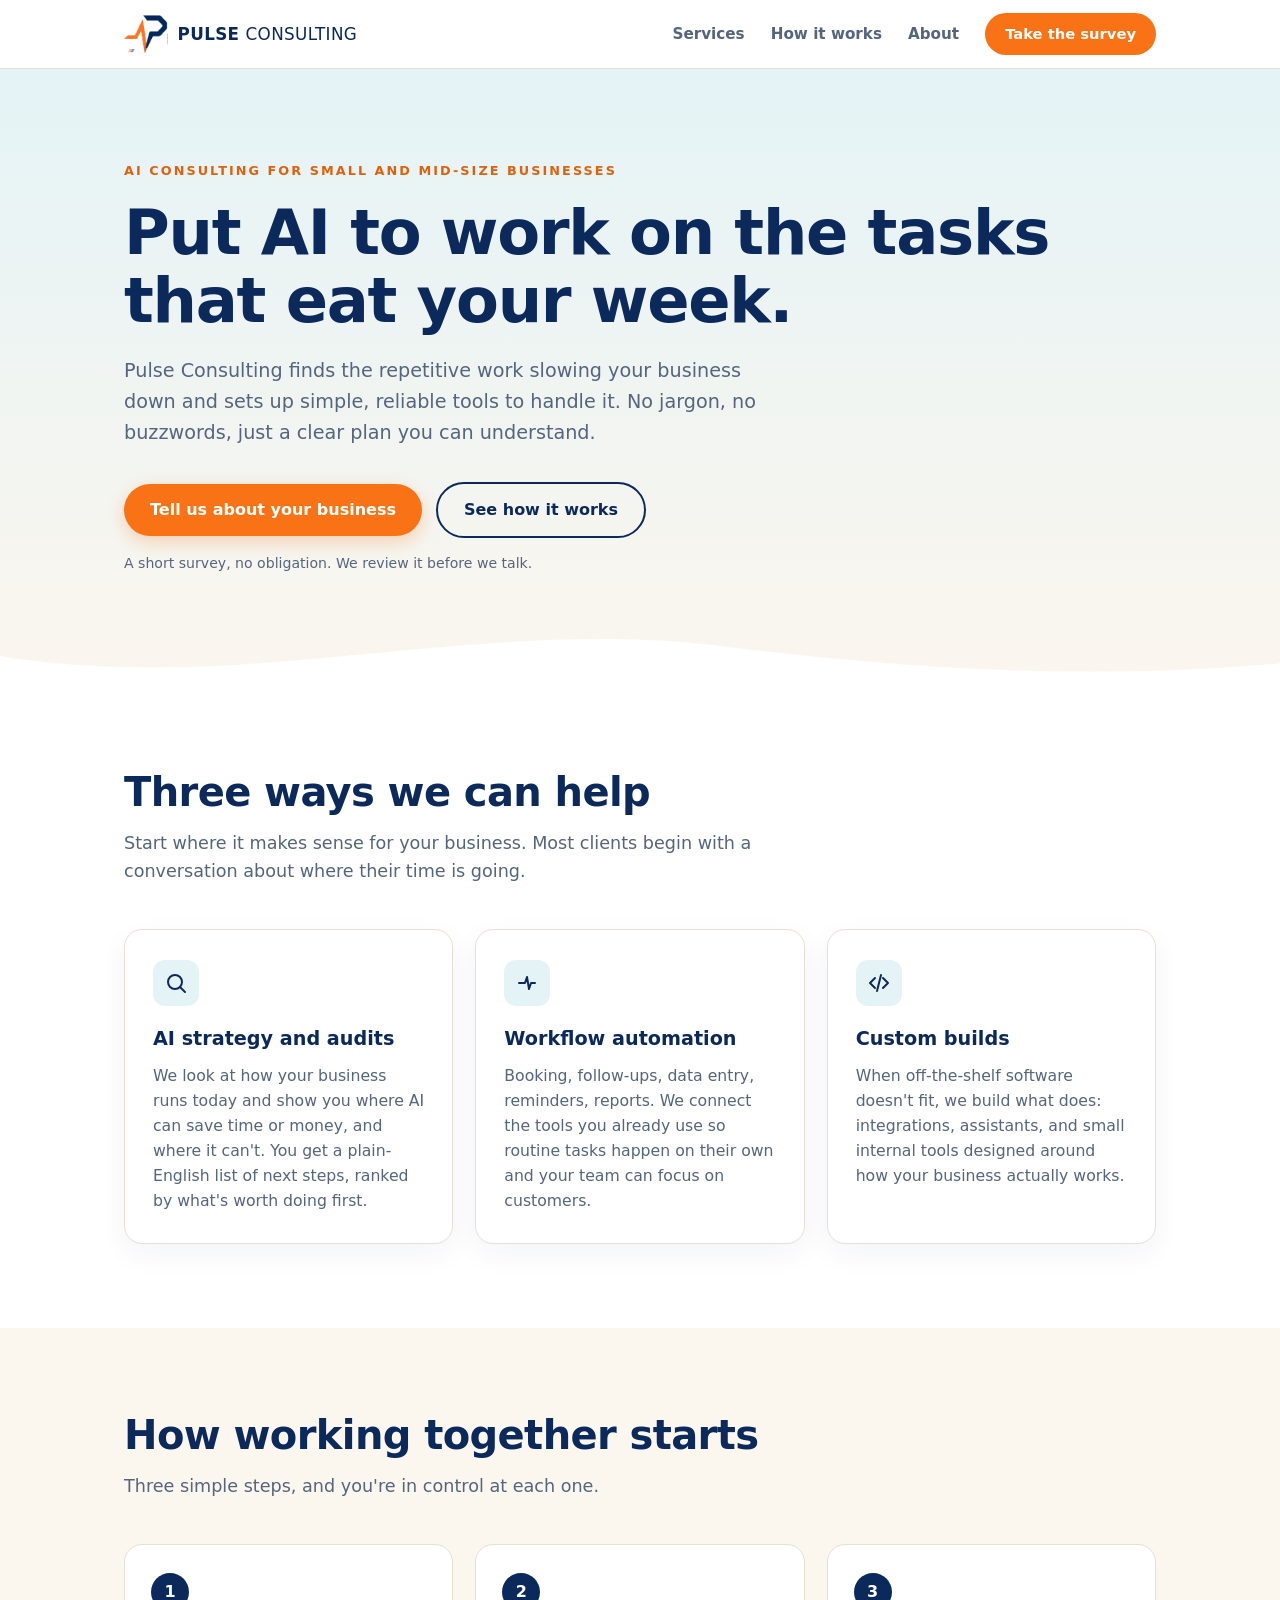
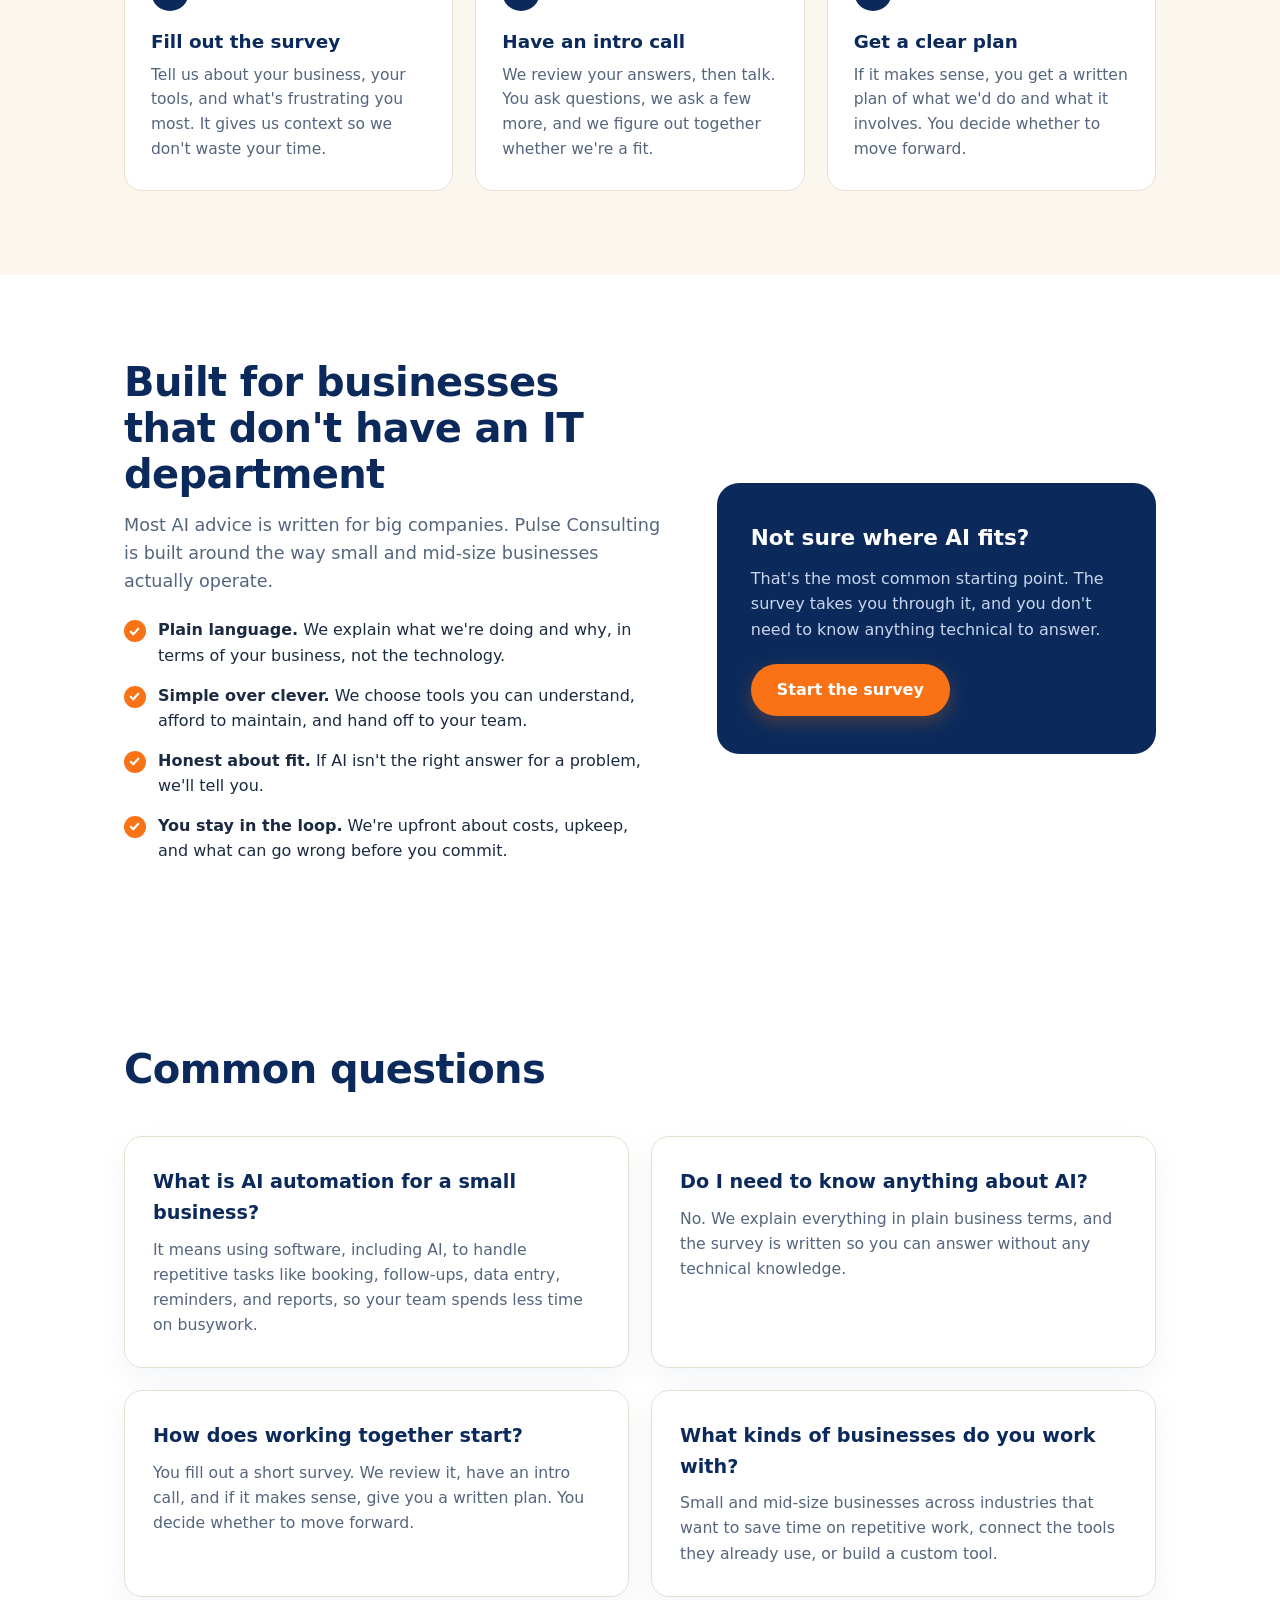
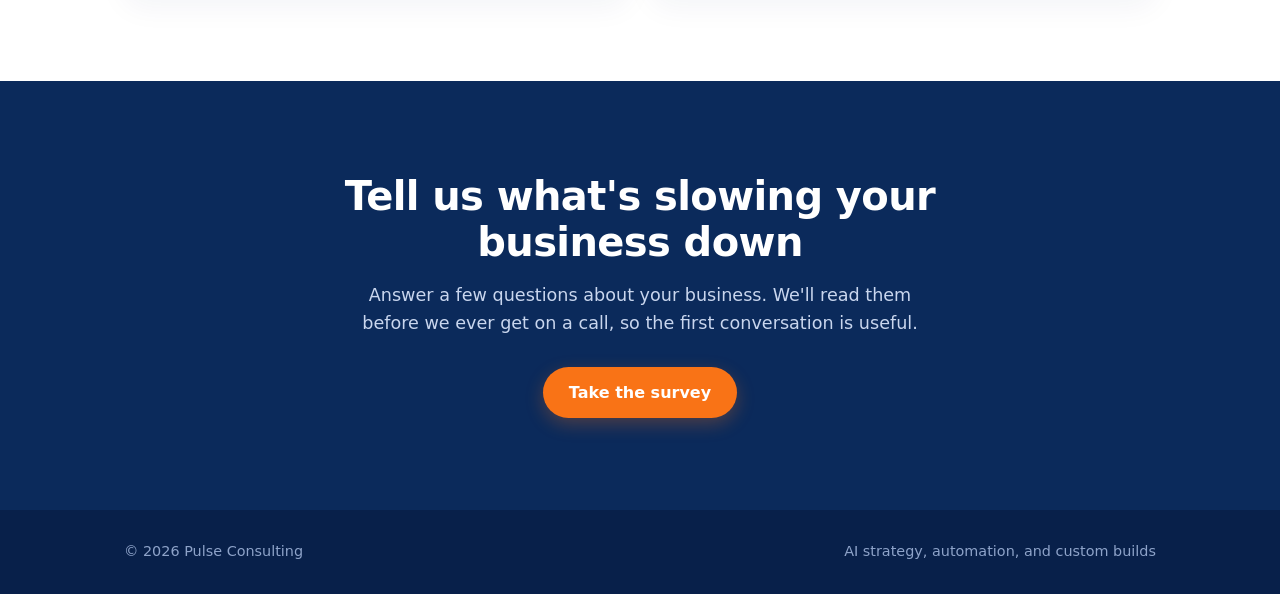
==== index.html @ a2e4cb05 "Add files via upload" ====
<!DOCTYPE html>
<html lang="en">
<head>
<meta charset="utf-8">
<meta name="viewport" content="width=device-width, initial-scale=1">
<title>Pulse Consulting | AI automation for small businesses</title>
<meta name="description" content="Pulse Consulting helps small and mid-size businesses use AI to save time: strategy and audits, workflow automation, and custom builds. Start with a short survey.">
<link rel="icon" href="favicon.png" type="image/png">
<link rel="canonical" href="https://pulseconsultingct.com/">
<meta name="robots" content="index, follow, max-image-preview:large">
<meta name="theme-color" content="#0B2A5B">
<meta property="og:type" content="website">
<meta property="og:site_name" content="Pulse Consulting">
<meta property="og:title" content="Pulse Consulting | AI automation for small businesses">
<meta property="og:description" content="AI strategy and audits, workflow automation, and custom builds for small and mid-size businesses, explained in plain English.">
<meta property="og:url" content="https://pulseconsultingct.com/">
<meta name="twitter:card" content="summary">
<script type="application/ld+json">
{"@context":"https://schema.org","@graph":[
{"@type":"ProfessionalService","@id":"https://pulseconsultingct.com/#business","name":"Pulse Consulting","url":"https://pulseconsultingct.com/","description":"AI consulting for small and mid-size businesses: AI strategy and audits, workflow automation, and custom builds.","logo":"https://pulseconsultingct.com/favicon.png","serviceType":["AI strategy and audits","Workflow automation","Custom AI builds and integrations"]},
{"@type":"WebSite","@id":"https://pulseconsultingct.com/#website","url":"https://pulseconsultingct.com/","name":"Pulse Consulting"},
{"@type":"FAQPage","mainEntity":[
{"@type":"Question","name":"What is AI automation for a small business?","acceptedAnswer":{"@type":"Answer","text":"It means using software, including AI, to handle repetitive tasks like booking, follow-ups, data entry, reminders, and reports, so your team spends less time on busywork."}},
{"@type":"Question","name":"Do I need to know anything about AI to work with Pulse Consulting?","acceptedAnswer":{"@type":"Answer","text":"No. We explain everything in plain business terms, and the survey is written so you can answer without any technical knowledge."}},
{"@type":"Question","name":"How does working with Pulse Consulting start?","acceptedAnswer":{"@type":"Answer","text":"You fill out a short survey about your business. We review it, have an intro call, and if it makes sense, give you a written plan. You decide whether to move forward."}},
{"@type":"Question","name":"What kinds of businesses do you work with?","acceptedAnswer":{"@type":"Answer","text":"Small and mid-size businesses across industries that want to save time on repetitive work, connect the tools they already use, or build a custom tool."}}
]}]}
</script>
<style>
  :root{
    --navy:#0B2A5B; --navy-2:#13376f; --orange:#F97316; --orange-d:#e0610a;
    --sand:#FBF6EE; --sea:#E4F3F6; --ink:#1b2a41; --muted:#55657d; --line:#e6dfd2; --white:#fff;
  }
  *{box-sizing:border-box;margin:0;padding:0}
  html{scroll-behavior:smooth}
  body{font-family:"Avenir Next","Segoe UI",system-ui,-apple-system,Helvetica,Arial,sans-serif;color:var(--ink);background:var(--white);line-height:1.6;-webkit-font-smoothing:antialiased}
  a{color:inherit}
  .wrap{max-width:1080px;margin:0 auto;padding:0 24px}
  /* nav */
  header{position:sticky;top:0;z-index:10;background:rgba(255,255,255,.94);backdrop-filter:blur(8px);border-bottom:1px solid var(--line)}
  .nav{display:flex;align-items:center;justify-content:space-between;height:68px}
  .brand{display:flex;align-items:center;gap:10px;text-decoration:none}
  .brand img{height:38px;width:auto}
  .brand span{font-weight:800;letter-spacing:.02em;color:var(--navy);font-size:1.05rem}
  .brand span em{font-style:normal;font-weight:400}
  .navlinks{display:flex;align-items:center;gap:26px;font-size:.95rem}
  .navlinks a.l{text-decoration:none;color:var(--muted);font-weight:600}
  .navlinks a.l:hover{color:var(--navy)}
  .btn{display:inline-block;background:var(--orange);color:#fff;text-decoration:none;font-weight:700;padding:13px 26px;border-radius:999px;box-shadow:0 6px 18px rgba(249,115,22,.28);transition:transform .15s,background .15s}
  .btn:hover{background:var(--orange-d);transform:translateY(-1px)}
  .btn.sm{padding:9px 20px;font-size:.92rem;box-shadow:none}
  .btn.ghost{background:transparent;color:var(--navy);box-shadow:none;border:2px solid var(--navy)}
  .btn.ghost:hover{background:var(--navy);color:#fff}
  /* hero */
  .hero{background:linear-gradient(180deg,var(--sea) 0%,var(--sand) 100%);padding:92px 0 110px;position:relative;overflow:hidden}
  .hero .wrap{position:relative;z-index:1}
  .eyebrow{font-size:.8rem;font-weight:800;letter-spacing:.16em;text-transform:uppercase;color:var(--orange-d);margin-bottom:18px}
  h1{font-size:clamp(2.3rem,5.4vw,3.9rem);line-height:1.08;color:var(--navy);font-weight:800;max-width:15em;letter-spacing:-.02em}
  .hero p.sub{font-size:1.2rem;color:var(--muted);max-width:34em;margin-top:22px}
  .cta-row{display:flex;flex-wrap:wrap;gap:14px;align-items:center;margin-top:34px}
  .fine{font-size:.88rem;color:var(--muted);margin-top:14px}
  .wave{position:absolute;left:0;right:0;bottom:-1px;height:70px;z-index:0}
  /* sections */
  section{padding:84px 0}
  h2{font-size:clamp(1.8rem,3.4vw,2.5rem);color:var(--navy);line-height:1.15;letter-spacing:-.015em;font-weight:800}
  .lead{color:var(--muted);font-size:1.1rem;max-width:36em;margin-top:14px}
  .grid3{display:grid;grid-template-columns:repeat(3,1fr);gap:22px;margin-top:44px}
  .card{background:var(--white);border:1px solid var(--line);border-radius:18px;padding:30px 28px;box-shadow:0 10px 30px rgba(11,42,91,.05)}
  .card .ic{width:46px;height:46px;border-radius:12px;background:var(--sea);display:flex;align-items:center;justify-content:center;margin-bottom:18px}
  .card .ic svg{width:24px;height:24px;stroke:var(--navy);fill:none;stroke-width:2;stroke-linecap:round;stroke-linejoin:round}
  .card h3{color:var(--navy);font-size:1.2rem;margin-bottom:8px}
  .card p{color:var(--muted);font-size:.98rem}
  .alt{background:var(--sand)}
  .steps{display:grid;grid-template-columns:repeat(3,1fr);gap:22px;margin-top:44px;counter-reset:s}
  .step{position:relative;padding:28px 26px 28px 26px;background:var(--white);border-radius:18px;border:1px solid var(--line)}
  .step::before{counter-increment:s;content:counter(s);display:flex;align-items:center;justify-content:center;width:38px;height:38px;border-radius:50%;background:var(--navy);color:#fff;font-weight:800;margin-bottom:16px}
  .step h3{color:var(--navy);margin-bottom:6px;font-size:1.15rem}
  .step p{color:var(--muted);font-size:.97rem}
  .split{display:grid;grid-template-columns:1.1fr .9fr;gap:56px;align-items:center}
  .checks{list-style:none;margin-top:22px}
  .checks li{display:flex;gap:12px;margin:14px 0;color:var(--ink)}
  .checks li::before{content:"";flex:0 0 22px;height:22px;margin-top:3px;border-radius:50%;background:var(--orange) url("data:image/svg+xml,%3Csvg xmlns='http://www.w3.org/2000/svg' viewBox='0 0 24 24' fill='none' stroke='white' stroke-width='3.4' stroke-linecap='round' stroke-linejoin='round'%3E%3Cpath d='M6 12.5l4 4 8-9'/%3E%3C/svg%3E") center/70% no-repeat}
  .panel{background:var(--navy);color:#fff;border-radius:22px;padding:38px 34px}
  .panel h3{font-size:1.35rem;margin-bottom:10px}
  .panel p{color:#c9d6ee;font-size:1rem}
  .panel .btn{margin-top:22px}
  /* final cta */
  .final{background:var(--navy);color:#fff;text-align:center;padding:92px 0}
  .final h2{color:#fff;max-width:18em;margin:0 auto}
  .final p{color:#c9d6ee;max-width:32em;margin:16px auto 0;font-size:1.1rem}
  .final .btn{margin-top:30px}
  footer{background:#08204a;color:#8ea3c9;padding:30px 0;font-size:.9rem}
  footer .wrap{display:flex;justify-content:space-between;flex-wrap:wrap;gap:10px}
  @media (max-width:820px){
    .grid3,.steps,.split{grid-template-columns:1fr !important}
    .navlinks a.l{display:none}
    section{padding:64px 0}
    .hero{padding:64px 0 90px}
  }
</style>
</head>
<body>

<header>
  <div class="wrap nav">
    <a class="brand" href="#top" aria-label="Pulse Consulting home">
      <img src="favicon.png" alt="Pulse logo mark" height="38">
      <span>PULSE <em>CONSULTING</em></span>
    </a>
    <nav class="navlinks">
      <a class="l" href="#services">Services</a>
      <a class="l" href="#how">How it works</a>
      <a class="l" href="#about">About</a>
      <a class="btn sm survey" href="#start">Take the survey</a>
    </nav>
  </div>
</header>

<main id="top">
  <div class="hero">
    <div class="wrap">
      <div class="eyebrow">AI consulting for small and mid-size businesses</div>
      <h1>Put AI to work on the tasks that eat your week.</h1>
      <p class="sub">Pulse Consulting finds the repetitive work slowing your business down and sets up simple, reliable tools to handle it. No jargon, no buzzwords, just a clear plan you can understand.</p>
      <div class="cta-row">
        <a class="btn survey" href="#start">Tell us about your business</a>
        <a class="btn ghost" href="#how">See how it works</a>
      </div>
      <p class="fine">A short survey, no obligation. We review it before we talk.</p>
    </div>
    <svg class="wave" viewBox="0 0 1440 70" preserveAspectRatio="none" aria-hidden="true"><path d="M0,40 C240,80 480,0 720,30 C960,60 1200,70 1440,25 L1440,70 L0,70 Z" fill="#ffffff"/></svg>
  </div>

  <section id="services">
    <div class="wrap">
      <h2>Three ways we can help</h2>
      <p class="lead">Start where it makes sense for your business. Most clients begin with a conversation about where their time is going.</p>
      <div class="grid3">
        <div class="card">
          <div class="ic"><svg viewBox="0 0 24 24"><circle cx="11" cy="11" r="7"/><path d="M21 21l-5-5"/></svg></div>
          <h3>AI strategy and audits</h3>
          <p>We look at how your business runs today and show you where AI can save time or money, and where it can't. You get a plain-English list of next steps, ranked by what's worth doing first.</p>
        </div>
        <div class="card">
          <div class="ic"><svg viewBox="0 0 24 24"><path d="M4 12h6l2-6 2 12 2-6h4"/></svg></div>
          <h3>Workflow automation</h3>
          <p>Booking, follow-ups, data entry, reminders, reports. We connect the tools you already use so routine tasks happen on their own and your team can focus on customers.</p>
        </div>
        <div class="card">
          <div class="ic"><svg viewBox="0 0 24 24"><path d="M8 7l-5 5 5 5M16 7l5 5-5 5M14 4l-4 16"/></svg></div>
          <h3>Custom builds</h3>
          <p>When off-the-shelf software doesn't fit, we build what does: integrations, assistants, and small internal tools designed around how your business actually works.</p>
        </div>
      </div>
    </div>
  </section>

  <section id="how" class="alt">
    <div class="wrap">
      <h2>How working together starts</h2>
      <p class="lead">Three simple steps, and you're in control at each one.</p>
      <div class="steps">
        <div class="step">
          <h3>Fill out the survey</h3>
          <p>Tell us about your business, your tools, and what's frustrating you most. It gives us context so we don't waste your time.</p>
        </div>
        <div class="step">
          <h3>Have an intro call</h3>
          <p>We review your answers, then talk. You ask questions, we ask a few more, and we figure out together whether we're a fit.</p>
        </div>
        <div class="step">
          <h3>Get a clear plan</h3>
          <p>If it makes sense, you get a written plan of what we'd do and what it involves. You decide whether to move forward.</p>
        </div>
      </div>
    </div>
  </section>

  <section id="about">
    <div class="wrap split">
      <div>
        <h2>Built for businesses that don't have an IT department</h2>
        <p class="lead">Most AI advice is written for big companies. Pulse Consulting is built around the way small and mid-size businesses actually operate.</p>
        <ul class="checks">
          <li><span><strong>Plain language.</strong> We explain what we're doing and why, in terms of your business, not the technology.</span></li>
          <li><span><strong>Simple over clever.</strong> We choose tools you can understand, afford to maintain, and hand off to your team.</span></li>
          <li><span><strong>Honest about fit.</strong> If AI isn't the right answer for a problem, we'll tell you.</span></li>
          <li><span><strong>You stay in the loop.</strong> We're upfront about costs, upkeep, and what can go wrong before you commit.</span></li>
        </ul>
      </div>
      <div class="panel">
        <h3>Not sure where AI fits?</h3>
        <p>That's the most common starting point. The survey takes you through it, and you don't need to know anything technical to answer.</p>
        <a class="btn survey" href="#start">Start the survey</a>
      </div>
    </div>
  </section>

  <section id="faq">
    <div class="wrap">
      <h2>Common questions</h2>
      <div class="grid3" style="grid-template-columns:repeat(2,1fr)">
        <div class="card"><h3>What is AI automation for a small business?</h3><p>It means using software, including AI, to handle repetitive tasks like booking, follow-ups, data entry, reminders, and reports, so your team spends less time on busywork.</p></div>
        <div class="card"><h3>Do I need to know anything about AI?</h3><p>No. We explain everything in plain business terms, and the survey is written so you can answer without any technical knowledge.</p></div>
        <div class="card"><h3>How does working together start?</h3><p>You fill out a short survey. We review it, have an intro call, and if it makes sense, give you a written plan. You decide whether to move forward.</p></div>
        <div class="card"><h3>What kinds of businesses do you work with?</h3><p>Small and mid-size businesses across industries that want to save time on repetitive work, connect the tools they already use, or build a custom tool.</p></div>
      </div>
    </div>
  </section>

  <section class="final" id="start">
    <div class="wrap">
      <h2>Tell us what's slowing your business down</h2>
      <p>Answer a few questions about your business. We'll read them before we ever get on a call, so the first conversation is useful.</p>
      <a class="btn survey" href="#start">Take the survey</a>
    </div>
  </section>
</main>

<footer>
  <div class="wrap">
    <div>&copy; 2026 Pulse Consulting</div>
    <div>AI strategy, automation, and custom builds</div>
  </div>
</footer>

<script>
  // PASTE YOUR GOOGLE FORM LINK BETWEEN THE QUOTES BELOW. All "survey" buttons will use it.
  var SURVEY_URL = "https://docs.google.com/forms/d/1iOCS7TXSJ2rb69XEFrQ02sigdvyKYX_1paaMHevBhTM/viewform";

  if (SURVEY_URL) {
    document.querySelectorAll("a.survey").forEach(function (a) {
      a.href = SURVEY_URL;
      a.target = "_blank";
      a.rel = "noopener";
    });
  }
</script>
</body>
</html>
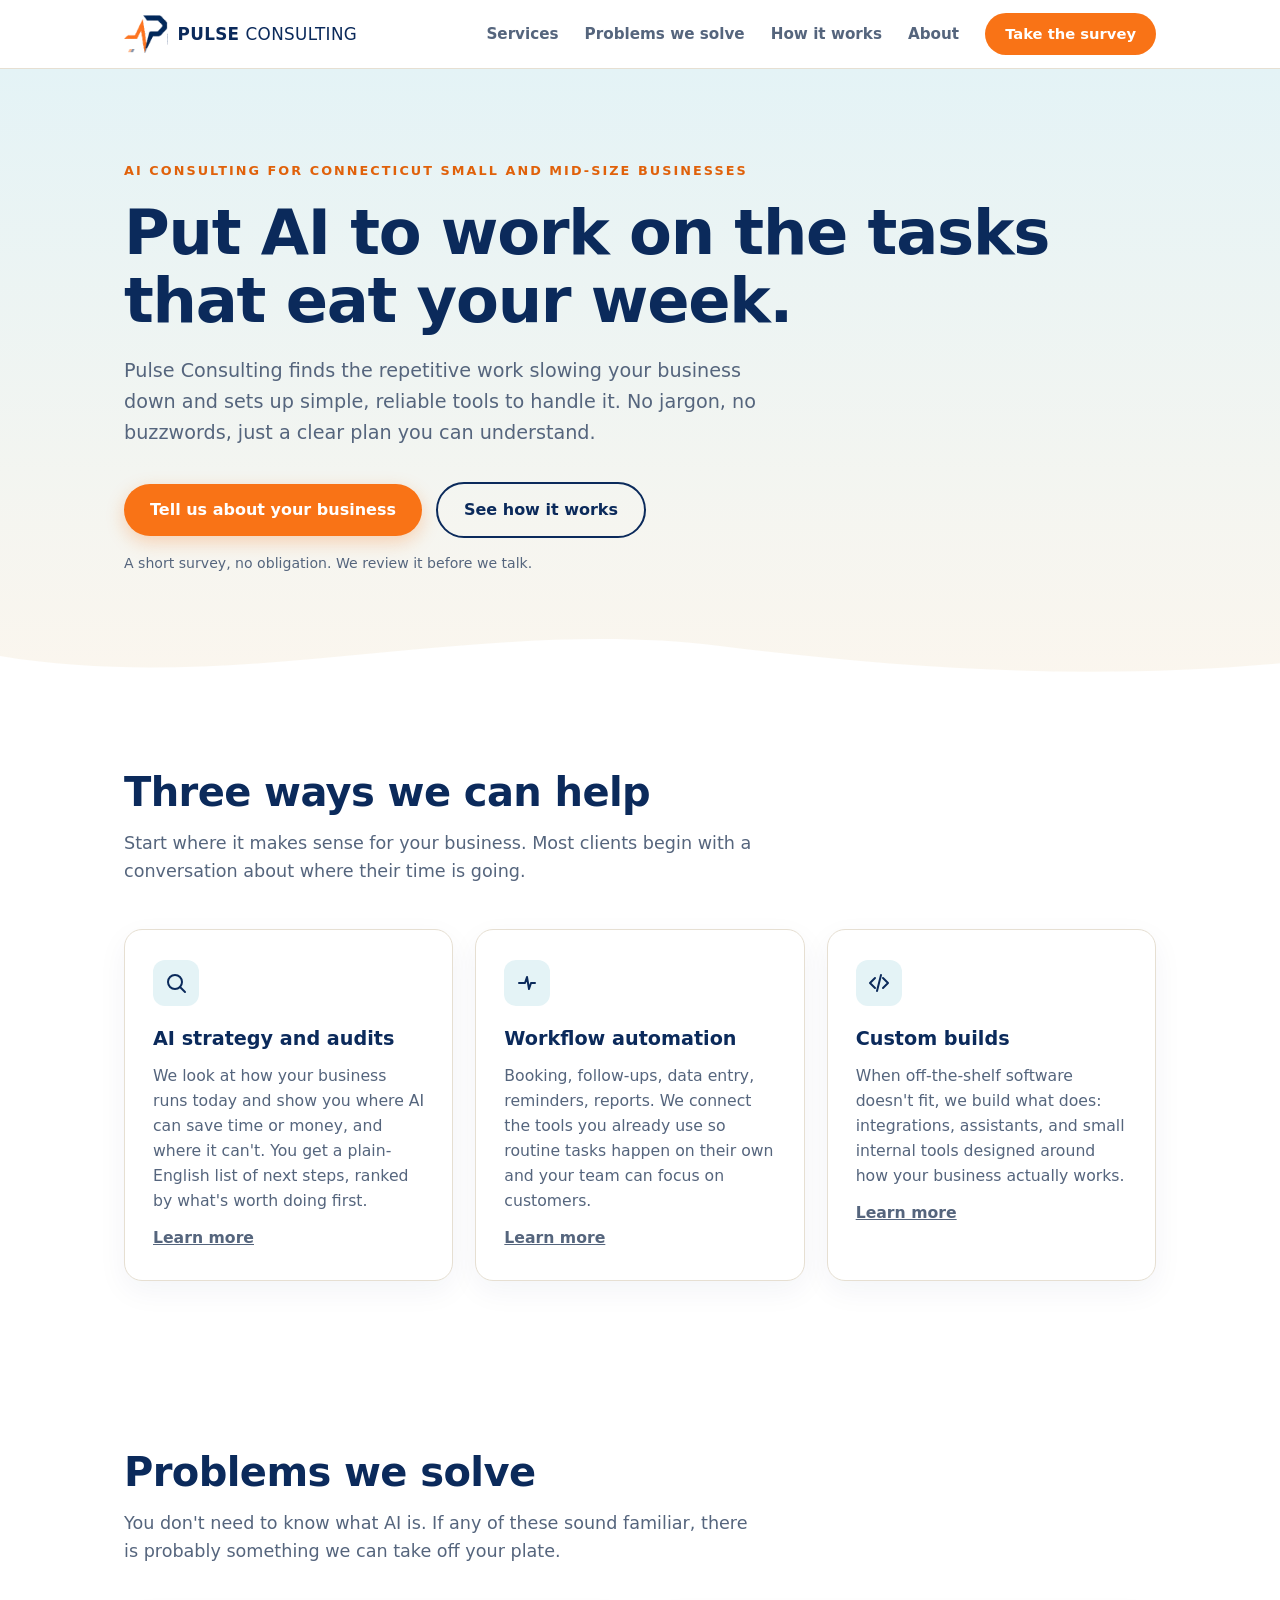
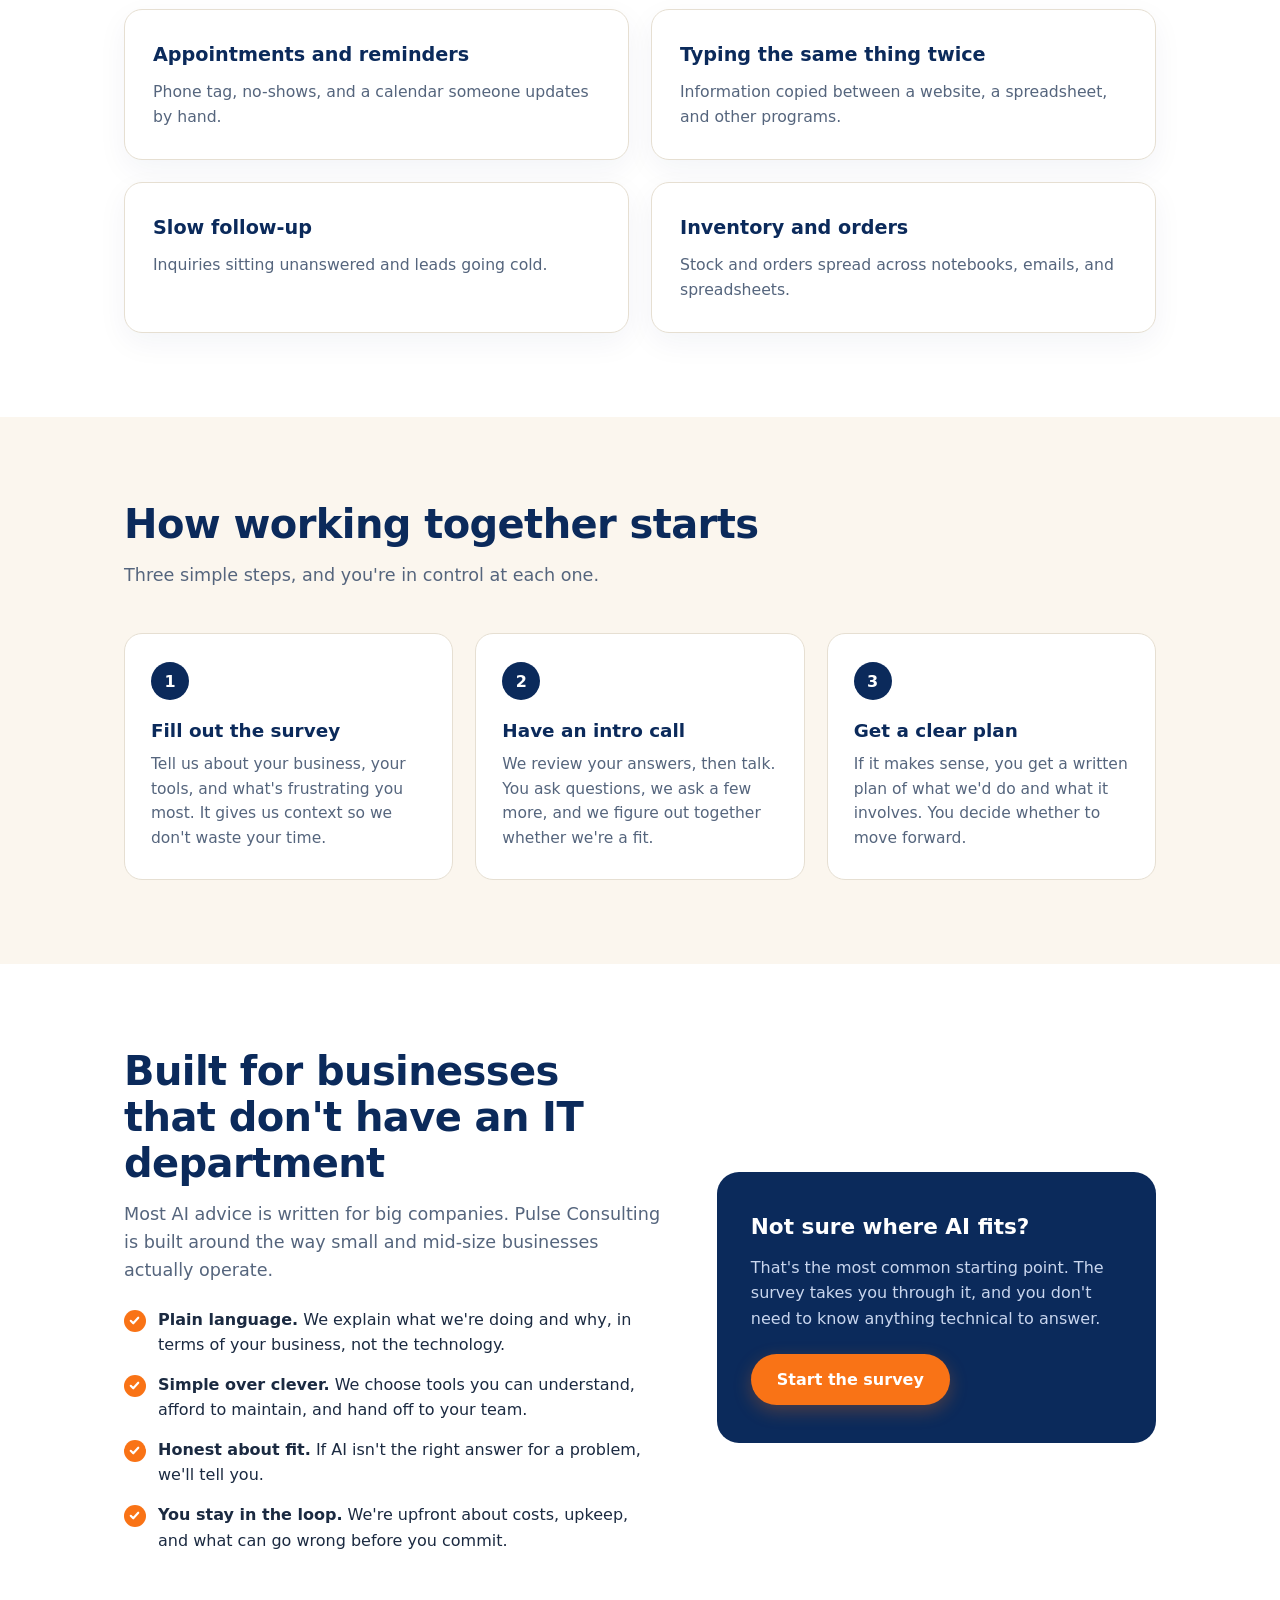
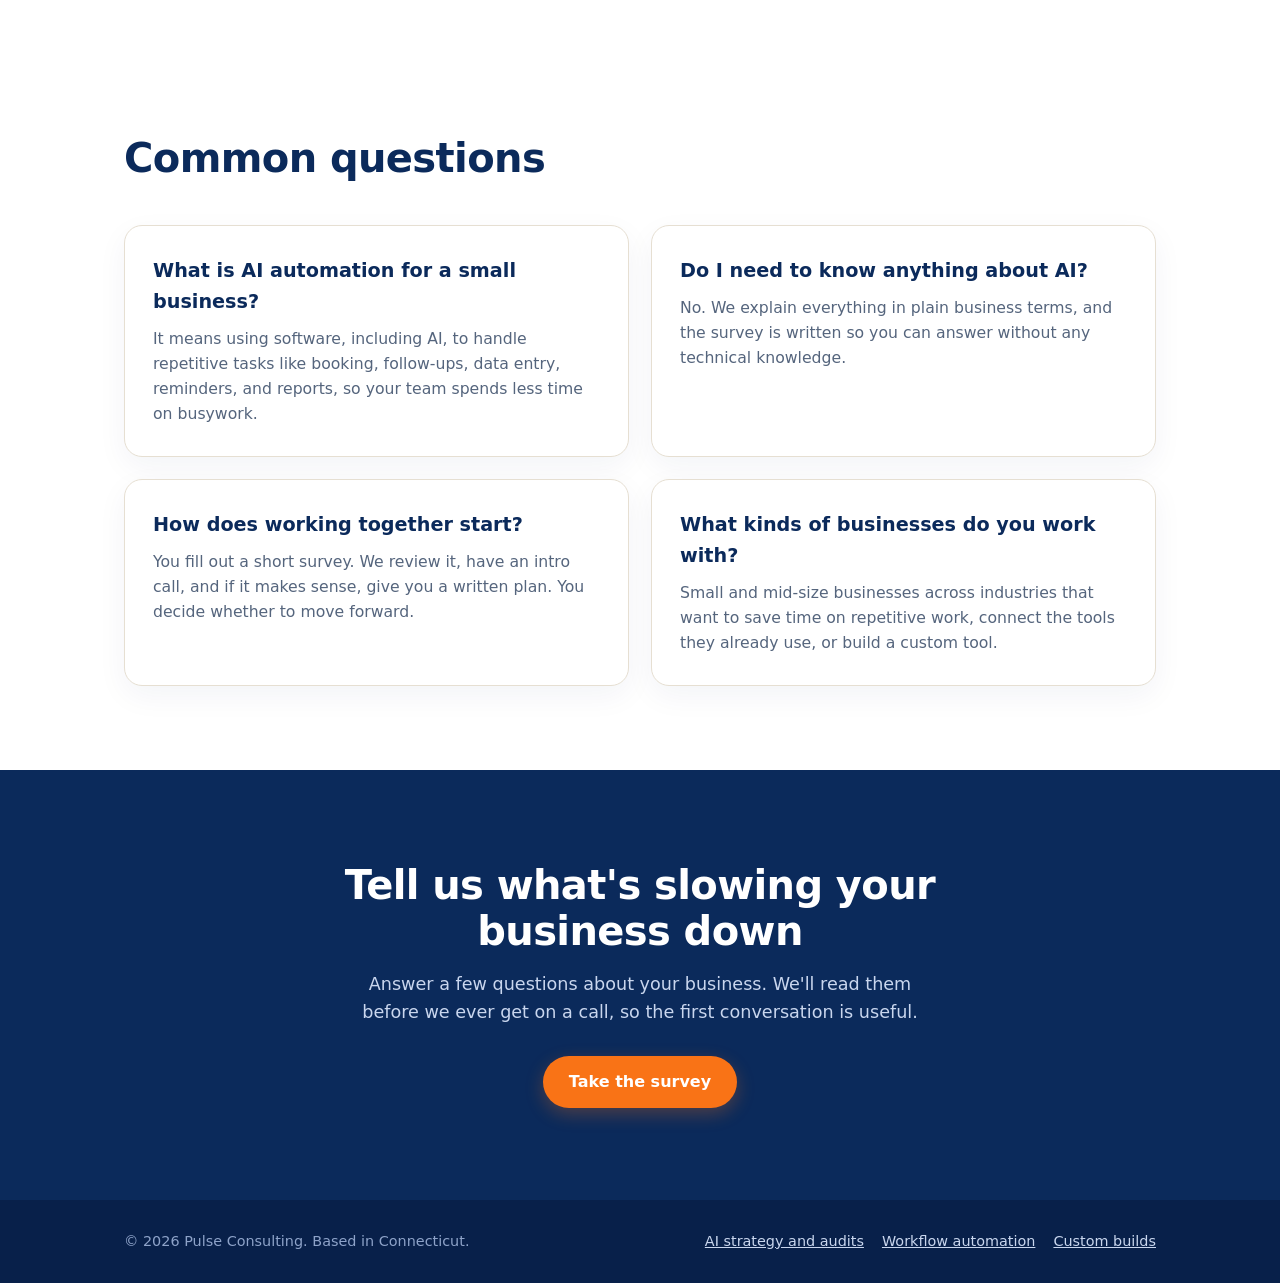
==== commit 6d3e6796: "Update home page with Connecticut focus and solutions section" ====
--- a/index.html
+++ b/index.html
@@ -3,21 +3,21 @@
 <head>
 <meta charset="utf-8">
 <meta name="viewport" content="width=device-width, initial-scale=1">
-<title>Pulse Consulting | AI automation for small businesses</title>
-<meta name="description" content="Pulse Consulting helps small and mid-size businesses use AI to save time: strategy and audits, workflow automation, and custom builds. Start with a short survey.">
+<title>Pulse Consulting | AI automation for Connecticut small businesses</title>
+<meta name="description" content="Connecticut-based Pulse Consulting helps small and mid-size businesses use AI to save time: strategy and audits, workflow automation, and custom builds. Start with a short survey.">
 <link rel="icon" href="favicon.png" type="image/png">
 <link rel="canonical" href="https://pulseconsultingct.com/">
 <meta name="robots" content="index, follow, max-image-preview:large">
 <meta name="theme-color" content="#0B2A5B">
 <meta property="og:type" content="website">
 <meta property="og:site_name" content="Pulse Consulting">
-<meta property="og:title" content="Pulse Consulting | AI automation for small businesses">
+<meta property="og:title" content="Pulse Consulting | AI automation for Connecticut small businesses">
 <meta property="og:description" content="AI strategy and audits, workflow automation, and custom builds for small and mid-size businesses, explained in plain English.">
 <meta property="og:url" content="https://pulseconsultingct.com/">
 <meta name="twitter:card" content="summary">
 <script type="application/ld+json">
 {"@context":"https://schema.org","@graph":[
-{"@type":"ProfessionalService","@id":"https://pulseconsultingct.com/#business","name":"Pulse Consulting","url":"https://pulseconsultingct.com/","description":"AI consulting for small and mid-size businesses: AI strategy and audits, workflow automation, and custom builds.","logo":"https://pulseconsultingct.com/favicon.png","serviceType":["AI strategy and audits","Workflow automation","Custom AI builds and integrations"]},
+{"@type":"ProfessionalService","@id":"https://pulseconsultingct.com/#business","name":"Pulse Consulting","url":"https://pulseconsultingct.com/","description":"AI consulting for small and mid-size businesses: AI strategy and audits, workflow automation, and custom builds.","logo":"https://pulseconsultingct.com/favicon.png","serviceType":["AI strategy and audits","Workflow automation","Custom AI builds and integrations"],"areaServed":{"@type":"State","name":"Connecticut"},"address":{"@type":"PostalAddress","addressRegion":"CT","addressCountry":"US"}},
 {"@type":"WebSite","@id":"https://pulseconsultingct.com/#website","url":"https://pulseconsultingct.com/","name":"Pulse Consulting"},
 {"@type":"FAQPage","mainEntity":[
 {"@type":"Question","name":"What is AI automation for a small business?","acceptedAnswer":{"@type":"Answer","text":"It means using software, including AI, to handle repetitive tasks like booking, follow-ups, data entry, reminders, and reports, so your team spends less time on busywork."}},
@@ -91,6 +91,8 @@
   .final .btn{margin-top:30px}
   footer{background:#08204a;color:#8ea3c9;padding:30px 0;font-size:.9rem}
   footer .wrap{display:flex;justify-content:space-between;flex-wrap:wrap;gap:10px}
+  footer a{color:#c9d6ee}
+  .flinks{display:flex;gap:18px;flex-wrap:wrap}
   @media (max-width:820px){
     .grid3,.steps,.split{grid-template-columns:1fr !important}
     .navlinks a.l{display:none}
@@ -109,6 +111,7 @@
     </a>
     <nav class="navlinks">
       <a class="l" href="#services">Services</a>
+      <a class="l" href="#solutions">Problems we solve</a>
       <a class="l" href="#how">How it works</a>
       <a class="l" href="#about">About</a>
       <a class="btn sm survey" href="#start">Take the survey</a>
@@ -119,7 +122,7 @@
 <main id="top">
   <div class="hero">
     <div class="wrap">
-      <div class="eyebrow">AI consulting for small and mid-size businesses</div>
+      <div class="eyebrow">AI consulting for Connecticut small and mid-size businesses</div>
       <h1>Put AI to work on the tasks that eat your week.</h1>
       <p class="sub">Pulse Consulting finds the repetitive work slowing your business down and sets up simple, reliable tools to handle it. No jargon, no buzzwords, just a clear plan you can understand.</p>
       <div class="cta-row">
@@ -140,17 +143,33 @@
           <div class="ic"><svg viewBox="0 0 24 24"><circle cx="11" cy="11" r="7"/><path d="M21 21l-5-5"/></svg></div>
           <h3>AI strategy and audits</h3>
           <p>We look at how your business runs today and show you where AI can save time or money, and where it can't. You get a plain-English list of next steps, ranked by what's worth doing first.</p>
+          <p style="margin-top:12px"><a href="/services/ai-strategy-and-audits/"><strong>Learn more</strong></a></p>
         </div>
         <div class="card">
           <div class="ic"><svg viewBox="0 0 24 24"><path d="M4 12h6l2-6 2 12 2-6h4"/></svg></div>
           <h3>Workflow automation</h3>
           <p>Booking, follow-ups, data entry, reminders, reports. We connect the tools you already use so routine tasks happen on their own and your team can focus on customers.</p>
+          <p style="margin-top:12px"><a href="/services/workflow-automation/"><strong>Learn more</strong></a></p>
         </div>
         <div class="card">
           <div class="ic"><svg viewBox="0 0 24 24"><path d="M8 7l-5 5 5 5M16 7l5 5-5 5M14 4l-4 16"/></svg></div>
           <h3>Custom builds</h3>
           <p>When off-the-shelf software doesn't fit, we build what does: integrations, assistants, and small internal tools designed around how your business actually works.</p>
-        </div>
+          <p style="margin-top:12px"><a href="/services/custom-builds/"><strong>Learn more</strong></a></p>
+        </div>
+      </div>
+    </div>
+  </section>
+
+  <section id="solutions">
+    <div class="wrap">
+      <h2>Problems we solve</h2>
+      <p class="lead">You don't need to know what AI is. If any of these sound familiar, there is probably something we can take off your plate.</p>
+      <div class="grid3" style="grid-template-columns:repeat(2,1fr)">
+        <a class="card" href="/solutions/appointment-booking-and-reminders/" style="text-decoration:none"><h3>Appointments and reminders</h3><p>Phone tag, no-shows, and a calendar someone updates by hand.</p></a>
+        <a class="card" href="/solutions/stop-double-data-entry/" style="text-decoration:none"><h3>Typing the same thing twice</h3><p>Information copied between a website, a spreadsheet, and other programs.</p></a>
+        <a class="card" href="/solutions/customer-follow-up-and-replies/" style="text-decoration:none"><h3>Slow follow-up</h3><p>Inquiries sitting unanswered and leads going cold.</p></a>
+        <a class="card" href="/solutions/inventory-and-order-tracking/" style="text-decoration:none"><h3>Inventory and orders</h3><p>Stock and orders spread across notebooks, emails, and spreadsheets.</p></a>
       </div>
     </div>
   </section>
@@ -219,8 +238,8 @@
 
 <footer>
   <div class="wrap">
-    <div>&copy; 2026 Pulse Consulting</div>
-    <div>AI strategy, automation, and custom builds</div>
+    <div>&copy; 2026 Pulse Consulting. Based in Connecticut.</div>
+    <div class="flinks"><a href="/services/ai-strategy-and-audits/">AI strategy and audits</a><a href="/services/workflow-automation/">Workflow automation</a><a href="/services/custom-builds/">Custom builds</a></div>
   </div>
 </footer>
 
